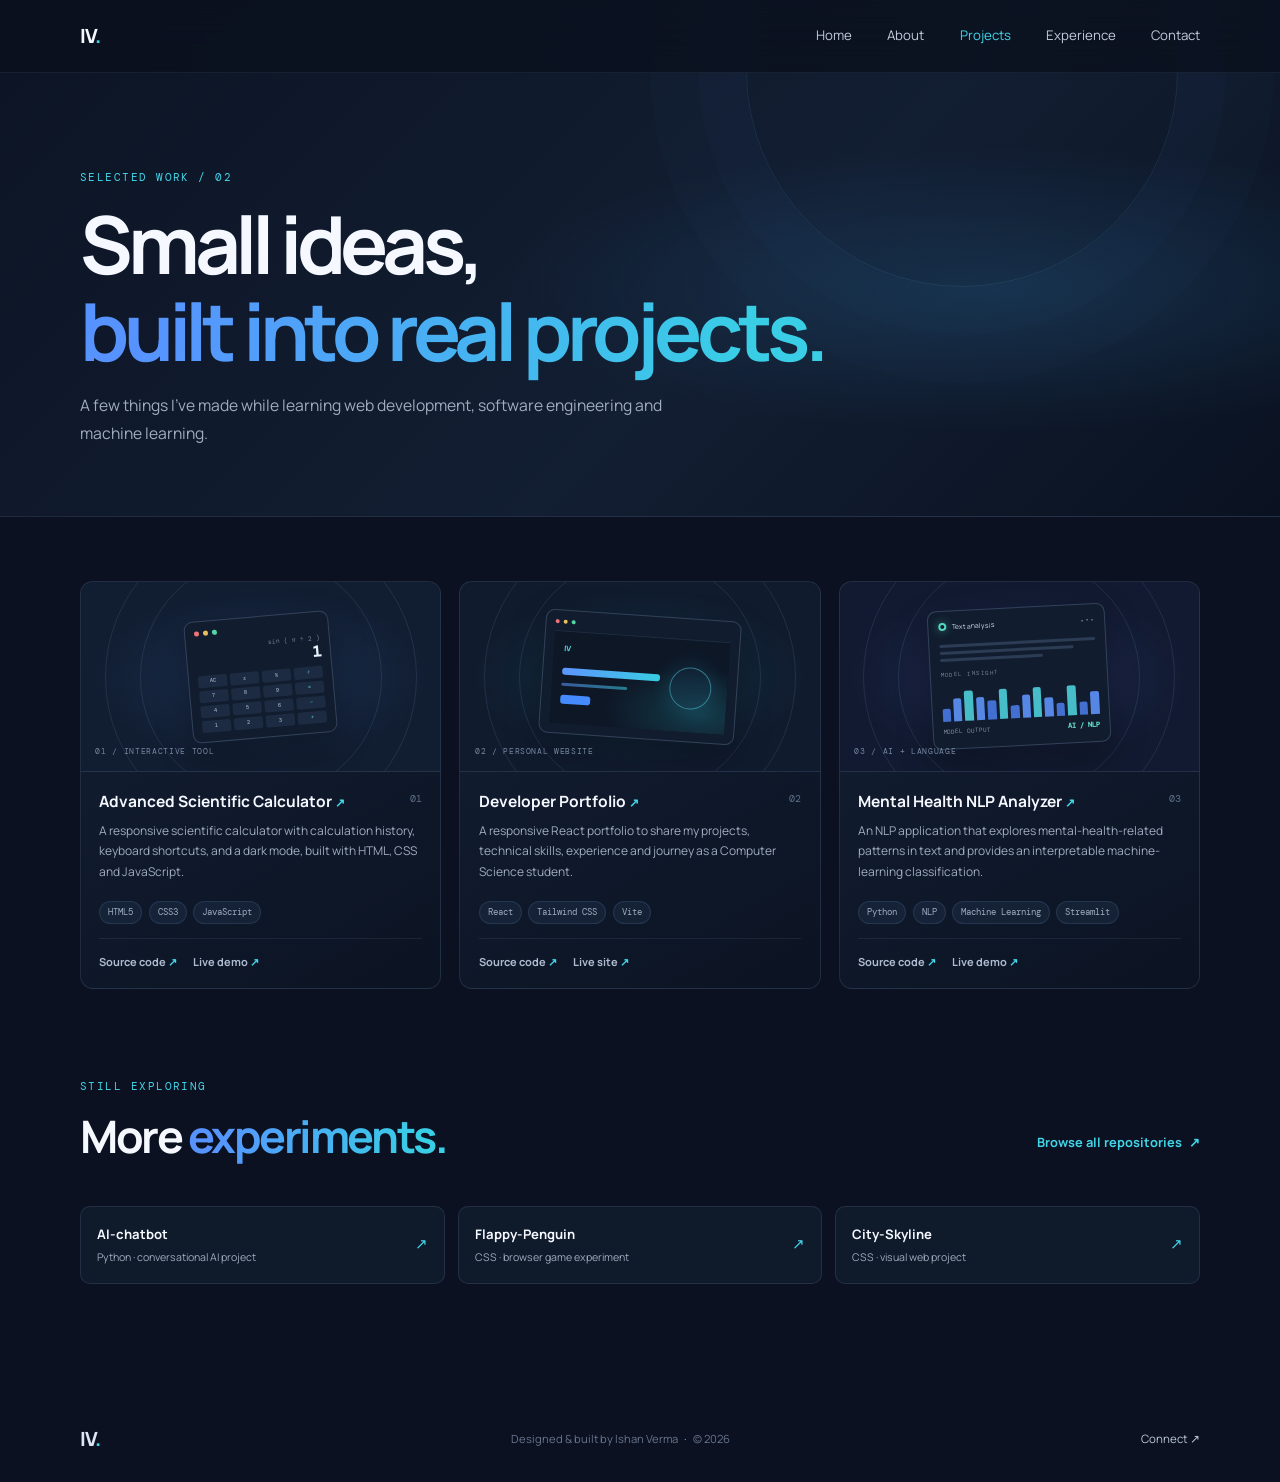
==== projects.html @ c48b3d8f "Rename project.html to projects.html" ====
<!doctype html>
<html lang="en">
  <head>
    <meta charset="utf-8" />
    <meta name="viewport" content="width=device-width, initial-scale=1" />
    <meta name="description" content="Selected software, web, and machine learning projects by Ishan Verma." />
    <meta name="theme-color" content="#0b1120" />
    <title>Projects — Ishan Verma</title>
    <link rel="stylesheet" href="styles.css" />
  </head>
  <body id="page-top">
    <header class="site-header">
      <nav class="navbar page-width" id="navbar" aria-label="Main navigation">
        <a class="brand" href="#page-top" aria-label="Back to top">IV<span>.</span></a>
        <div class="nav-links">
          <a href="index.html">Home</a>
          <a href="about.html">About</a>
          <a href="projects.html" aria-current="page">Projects</a>
          <a href="experience.html">Experience</a>
          <a href="contact.html">Contact</a>
        </div>
      </nav>
    </header>
    <main>
      <section class="page-hero" aria-labelledby="page-title">
        <div class="page-width page-hero-inner">
          <p class="section-kicker">Selected work / 02</p>
          <h1 id="page-title">Small ideas,<br /><span>built into real projects.</span></h1>
          <p class="page-hero-copy">A few things I’ve made while learning web development, software engineering and machine learning.</p>
        </div>
      </section>
      <section class="page-content page-width">
        <div class="project-grid project-grid-detail">
          <article class="project-tile project-card">
            <div class="project-art calculator-art" aria-hidden="true"><div class="mini-window"><div class="mini-dots"><i></i><i></i><i></i></div><div class="calc-display"><span>sin ( π ÷ 2 )</span><strong>1</strong></div><div class="calc-keys"><b>AC</b><b>±</b><b>%</b><b>÷</b><b>7</b><b>8</b><b>9</b><b>×</b><b>4</b><b>5</b><b>6</b><b>−</b><b>1</b><b>2</b><b>3</b><b>+</b></div></div><span class="art-label">01 / INTERACTIVE TOOL</span></div>
            <div class="project-info"><div class="project-title-line"><h2><a href="https://github.com/Ishan13-dev/Scientific-Calculator" target="_blank" rel="noopener noreferrer">Advanced Scientific Calculator <span aria-hidden="true">↗</span></a></h2><span class="project-number">01</span></div><p>A responsive scientific calculator with calculation history, keyboard shortcuts, and a dark mode, built with HTML, CSS and JavaScript.</p><div class="tag-list"><span>HTML5</span><span>CSS3</span><span>JavaScript</span></div><div class="project-links"><a href="https://github.com/Ishan13-dev/Scientific-Calculator" target="_blank" rel="noopener noreferrer">Source code <span aria-hidden="true">↗</span></a><a href="https://ishan13-dev.github.io/Scientific-Calculator/" target="_blank" rel="noopener noreferrer">Live demo <span aria-hidden="true">↗</span></a></div></div>
          </article>
          <article class="project-tile project-card">
            <div class="project-art portfolio-art" aria-hidden="true"><div class="portfolio-window"><div class="window-bar"><i></i><i></i><i></i></div><div class="portfolio-preview"><span class="preview-mark">IV</span><span class="preview-line preview-line-long"></span><span class="preview-line preview-line-short"></span><span class="preview-button"></span><span class="preview-orb"></span></div></div><span class="art-label">02 / PERSONAL WEBSITE</span></div>
            <div class="project-info"><div class="project-title-line"><h2><a href="https://github.com/Ishan13-dev/Portfolio" target="_blank" rel="noopener noreferrer">Developer Portfolio <span aria-hidden="true">↗</span></a></h2><span class="project-number">02</span></div><p>A responsive React portfolio to share my projects, technical skills, experience and journey as a Computer Science student.</p><div class="tag-list"><span>React</span><span>Tailwind CSS</span><span>Vite</span></div><div class="project-links"><a href="https://github.com/Ishan13-dev/Portfolio" target="_blank" rel="noopener noreferrer">Source code <span aria-hidden="true">↗</span></a><a href="https://iv-portfolio-sandy.vercel.app/" target="_blank" rel="noopener noreferrer">Live site <span aria-hidden="true">↗</span></a></div></div>
          </article>
          <article class="project-tile project-card">
            <div class="project-art nlp-art" aria-hidden="true"><div class="nlp-window"><div class="nlp-heading"><span class="pulse-ring"></span><span>Text analysis</span><span class="nlp-menu">•••</span></div><div class="nlp-copy"><span></span><span></span><span></span></div><div class="sentiment-label">MODEL INSIGHT</div><div class="sentiment-bars"><i></i><i></i><i></i><i></i><i></i><i></i><i></i><i></i><i></i><i></i><i></i><i></i><i></i><i></i></div><div class="sentiment-legend"><span>MODEL OUTPUT</span><strong>AI / NLP</strong></div></div><span class="art-label">03 / AI + LANGUAGE</span></div>
            <div class="project-info"><div class="project-title-line"><h2><a href="https://github.com/Ishan13-dev/mental_health_nlp" target="_blank" rel="noopener noreferrer">Mental Health NLP Analyzer <span aria-hidden="true">↗</span></a></h2><span class="project-number">03</span></div><p>An NLP application that explores mental-health-related patterns in text and provides an interpretable machine-learning classification.</p><div class="tag-list"><span>Python</span><span>NLP</span><span>Machine Learning</span><span>Streamlit</span></div><div class="project-links"><a href="https://github.com/Ishan13-dev/mental_health_nlp" target="_blank" rel="noopener noreferrer">Source code <span aria-hidden="true">↗</span></a><a href="https://ishan7031mentalhealth00nlp.streamlit.app/" target="_blank" rel="noopener noreferrer">Live demo <span aria-hidden="true">↗</span></a></div></div>
          </article>
        </div>
        <section class="page-subsection" aria-labelledby="more-work-title">
          <div class="section-heading section-heading-row"><div><p class="section-kicker">Still exploring</p><h2 id="more-work-title">More <span>experiments.</span></h2></div><a class="text-link all-projects" href="https://github.com/Ishan13-dev?tab=repositories" target="_blank" rel="noopener noreferrer">Browse all repositories <span aria-hidden="true">↗</span></a></div>
          <div class="repo-links">
            <a class="repo-link" href="https://github.com/Ishan13-dev/AI-chatbot" target="_blank" rel="noopener noreferrer"><span><strong>AI-chatbot</strong><small>Python · conversational AI project</small></span><span aria-hidden="true">↗</span></a>
            <a class="repo-link" href="https://github.com/Ishan13-dev/Flappy-Penguin" target="_blank" rel="noopener noreferrer"><span><strong>Flappy-Penguin</strong><small>CSS · browser game experiment</small></span><span aria-hidden="true">↗</span></a>
            <a class="repo-link" href="https://github.com/Ishan13-dev/City-Skyline" target="_blank" rel="noopener noreferrer"><span><strong>City-Skyline</strong><small>CSS · visual web project</small></span><span aria-hidden="true">↗</span></a>
          </div>
        </section>
      </section>
    </main>
    <footer class="site-footer"><a class="brand" href="#page-top" aria-label="Back to top">IV<span>.</span></a><p>Designed &amp; built by Ishan Verma <span aria-hidden="true">·</span> © 2026</p><a class="footer-link" href="contact.html">Connect <span aria-hidden="true">↗</span></a></footer>
  </body>
</html>
---- styles.css ----
@import url("https://fonts.googleapis.com/css2?family=DM+Mono:wght@400;500&family=Manrope:wght@400;500;600;700;800&display=swap");

:root {
  color-scheme: dark;
  --ink: #f5f8ff;
  --muted: #a0acc0;
  --subtle: #68758d;
  --navy: #0b1120;
  --panel: #101a2c;
  --line: rgba(155, 177, 215, 0.14);
  --cyan: #42d5e8;
  --blue: #5793ff;
  --page-width: 1120px;
}

* { box-sizing: border-box; }

html {
  scroll-behavior: smooth;
  scroll-padding-top: 5.25rem;
}

body {
  margin: 0;
  color: var(--ink);
  background: var(--navy);
  font-family: "Manrope", "Segoe UI", sans-serif;
  font-size: 15px;
  line-height: 1.75;
  -webkit-font-smoothing: antialiased;
}

a { color: inherit; text-decoration: none; }
a:focus-visible { outline: 2px solid var(--cyan); outline-offset: 5px; border-radius: 3px; }

.page-width { width: min(var(--page-width), calc(100% - 3rem)); margin-inline: auto; }
.site-header { position: fixed; inset: 0 0 auto; z-index: 20; border-bottom: 1px solid rgba(189, 209, 255, 0.08); background: rgba(10, 16, 30, 0.82); backdrop-filter: blur(18px); }
.navbar { min-height: 72px; display: flex; align-items: center; justify-content: space-between; }
.brand { font-size: 1.22rem; line-height: 1; font-weight: 800; letter-spacing: -0.07em; color: var(--ink); }
.brand span { color: var(--cyan); }
.nav-links { display: flex; align-items: center; gap: 2.2rem; color: #c2ccdc; font-size: 0.83rem; }
.nav-links a { transition: color 180ms ease; }
.nav-links a:hover, .footer-link:hover { color: var(--cyan); }
.nav-github { border: 1px solid rgba(130, 165, 224, 0.3); border-radius: 999px; padding: 0.45rem 0.9rem; color: var(--ink) !important; }
.nav-github:hover { border-color: var(--cyan); }

.welcome-section {
  position: relative;
  isolation: isolate;
  display: grid;
  height: 100vh;
  place-items: center;
  overflow: hidden;
  padding: 6.8rem 1.5rem 3.2rem;
  background:
    radial-gradient(ellipse at 51% 49%, rgba(43, 91, 149, 0.24), transparent 42%),
    linear-gradient(135deg, #0c1424 0%, #121e32 53%, #0a1221 100%);
}
.welcome-section::before { position: absolute; z-index: -1; inset: 0; content: ""; opacity: 0.18; background-image: linear-gradient(rgba(112, 144, 193, 0.1) 1px, transparent 1px), linear-gradient(90deg, rgba(112, 144, 193, 0.1) 1px, transparent 1px); background-size: 68px 68px; mask-image: linear-gradient(to bottom, transparent 3%, black 24%, black 75%, transparent); }
.hero-glow { position: absolute; z-index: -1; width: 22rem; aspect-ratio: 1; border-radius: 50%; filter: blur(92px); opacity: 0.15; pointer-events: none; }
.hero-glow-one { top: 18%; left: 4%; background: #3a76fa; }
.hero-glow-two { right: 4%; bottom: 10%; background: #18cbe0; }
.hero-content { width: min(760px, 100%); text-align: center; transform: translateY(-0.35rem); }
.avatar-frame { position: relative; display: grid; width: 126px; height: 126px; margin: 0 auto 1.35rem; place-items: center; border: 2px solid transparent; border-radius: 50%; background: linear-gradient(var(--navy), var(--navy)) padding-box, linear-gradient(135deg, var(--blue), var(--cyan)) border-box; box-shadow: 0 0 45px rgba(53, 142, 255, 0.2); }
.avatar { width: 112px; height: 112px; border-radius: 50%; object-fit: cover; background: #27354c; }
.avatar-status { position: absolute; right: 3px; bottom: 5px; width: 15px; height: 15px; border: 3px solid #0e1728; border-radius: 50%; background: #45d9ae; }
.eyebrow, .section-kicker { color: var(--cyan); font-family: "DM Mono", monospace; font-size: 0.7rem; letter-spacing: 0.13em; text-transform: uppercase; }
.eyebrow { display: flex; justify-content: center; align-items: center; gap: 0.55rem; margin: 0.4rem 0 0.65rem; }
.status-dot { width: 6px; height: 6px; border-radius: 50%; background: #52e0b2; box-shadow: 0 0 10px rgba(82, 224, 178, 0.85); }
.welcome-section h1 { margin: 0; font-size: clamp(2.7rem, 6.2vw, 4.8rem); line-height: 1.15; letter-spacing: -0.065em; font-weight: 800; }
.welcome-section h1 span, .section-heading h2 span, .contact-content h2 span { color: transparent; background: linear-gradient(100deg, #5793ff 10%, #39cde6 88%); background-clip: text; -webkit-background-clip: text; }
.hero-role { margin: 1rem 0 0.4rem; color: #dbe4f2; font-size: clamp(1rem, 2vw, 1.22rem); font-weight: 500; }
.hero-role span { margin: 0 0.38rem; color: #6e7f99; }
.hero-summary { margin: 0 auto; max-width: 620px; color: var(--muted); font-size: 0.92rem; }
.hero-actions { display: flex; justify-content: center; gap: 0.85rem; margin-top: 1.7rem; }
.button { min-height: 48px; display: inline-flex; align-items: center; justify-content: center; gap: 0.7rem; border: 1px solid transparent; border-radius: 8px; padding: 0.65rem 1.2rem; font-size: 0.82rem; font-weight: 700; transition: transform 180ms ease, box-shadow 180ms ease, border-color 180ms ease; }
.button:hover { transform: translateY(-2px); }
.button-primary { color: #061222; background: linear-gradient(105deg, #5591ff, #31c9df); box-shadow: 0 8px 26px rgba(50, 156, 235, 0.18); }
.button-primary:hover { box-shadow: 0 11px 32px rgba(50, 176, 235, 0.3); }
.button-secondary { border-color: rgba(118, 157, 218, 0.45); color: var(--ink); background: rgba(12, 21, 37, 0.3); }
.button-secondary:hover { border-color: var(--cyan); }
.hero-stats { display: inline-flex; align-items: center; gap: 1.65rem; margin-top: 2rem; }
.stat { min-width: 86px; display: grid; grid-template-columns: auto auto; justify-content: center; align-items: center; column-gap: 0.45rem; text-align: left; }
.stat-icon { grid-row: 1 / span 2; color: var(--cyan); font-size: 1.1rem; }
.stat-value { color: #e6edf8; font-size: 0.76rem; line-height: 1.3; font-weight: 700; }
.stat-label { color: var(--subtle); font-size: 0.65rem; line-height: 1.4; }
.stat-divider { width: 1px; height: 25px; background: var(--line); }
.scroll-cue { position: absolute; bottom: 1.15rem; left: 50%; display: flex; align-items: center; gap: 0.65rem; transform: translateX(-50%); color: #718099; font-family: "DM Mono", monospace; font-size: 0.62rem; letter-spacing: 0.08em; text-transform: uppercase; }
.scroll-cue span { width: 13px; height: 20px; border: 1px solid #596982; border-radius: 10px; }
.scroll-cue span::after { display: block; width: 2px; height: 4px; margin: 4px auto; border-radius: 2px; background: var(--cyan); content: ""; }

.content-section { width: min(var(--page-width), calc(100% - 3rem)); margin-inline: auto; padding: 7.2rem 0; scroll-margin-top: 72px; }
.section-heading { margin-bottom: 2.7rem; }
.section-heading .section-kicker, .contact-content .section-kicker { margin: 0 0 0.75rem; }
.section-heading h2, .contact-content h2 { margin: 0; font-size: clamp(2rem, 4vw, 3.15rem); line-height: 1.2; letter-spacing: -0.055em; }
.about-section { padding-bottom: 6.3rem; }
.about-layout { display: grid; grid-template-columns: 0.9fr 1.1fr; gap: 4.3rem; align-items: start; }
.about-copy { max-width: 470px; color: var(--muted); }
.about-copy p { margin: 0 0 1.2rem; }
.about-copy .lead-copy { color: #e0e8f5; font-size: 1.15rem; font-weight: 600; line-height: 1.7; }
.text-link { display: inline-flex; align-items: center; gap: 0.45rem; margin-top: 0.5rem; color: var(--cyan); font-size: 0.8rem; font-weight: 700; }
.text-link:hover { color: #8cf0f5; }
.about-cards { display: grid; grid-template-columns: repeat(2, minmax(0, 1fr)); gap: 0.85rem; }
.info-card { min-height: 155px; border: 1px solid var(--line); border-radius: 12px; padding: 1.1rem 1.2rem; background: linear-gradient(135deg, rgba(23, 38, 60, 0.8), rgba(14, 23, 39, 0.75)); }
.info-icon { color: var(--cyan); font-size: 1.15rem; }
.info-card h3 { margin: 0.45rem 0 0.2rem; font-size: 0.9rem; }
.info-card p { margin: 0; color: var(--muted); font-size: 0.76rem; line-height: 1.6; }

.projects-section { padding-top: 3rem; padding-bottom: 7.5rem; }
.section-heading-row { display: flex; justify-content: space-between; align-items: end; gap: 1.5rem; }
.section-heading-row .all-projects { margin: 0 0 0.55rem; }
.project-grid { display: grid; grid-template-columns: repeat(3, minmax(0, 1fr)); gap: 1.15rem; }
.project-card { overflow: hidden; border: 1px solid var(--line); border-radius: 13px; background: linear-gradient(150deg, rgba(20, 33, 53, 0.94), rgba(12, 20, 35, 0.98)); transition: border-color 180ms ease, transform 180ms ease; }
.project-card:hover { transform: translateY(-4px); border-color: rgba(66, 213, 232, 0.4); }
.project-art { position: relative; height: 190px; display: grid; place-items: center; overflow: hidden; border-bottom: 1px solid var(--line); }
.project-art::before, .project-art::after { position: absolute; border: 1px solid rgba(155, 188, 236, 0.12); border-radius: 50%; content: ""; }
.project-art::before { width: 240px; height: 240px; }
.project-art::after { width: 310px; height: 310px; }
.calculator-art { background: radial-gradient(ellipse at center, rgba(64, 113, 187, 0.23), transparent 67%), #111d31; }
.portfolio-art { background: radial-gradient(ellipse at center, rgba(41, 177, 194, 0.16), transparent 65%), #101b2e; }
.nlp-art { background: radial-gradient(ellipse at center, rgba(102, 105, 225, 0.2), transparent 67%), #111a30; }
.mini-window, .portfolio-window, .nlp-window { position: relative; z-index: 1; width: 145px; border: 1px solid rgba(153, 184, 229, 0.24); border-radius: 9px; background: #111d2e; box-shadow: 0 12px 35px rgba(0, 0, 0, 0.3); }
.mini-window { padding: 0.55rem; transform: rotate(-5deg); }
.mini-dots, .window-bar { display: flex; gap: 4px; }
.mini-dots i, .window-bar i { width: 5px; height: 5px; border-radius: 50%; background: #f17377; }
.mini-dots i:nth-child(2), .window-bar i:nth-child(2) { background: #eabe5d; }
.mini-dots i:nth-child(3), .window-bar i:nth-child(3) { background: #53d7a2; }
.calc-display { display: flex; flex-direction: column; align-items: end; margin: 0.45rem 0 0.3rem; color: #73839b; font-family: "DM Mono", monospace; font-size: 0.4rem; }
.calc-display strong { color: #e8f3fd; font-size: 0.95rem; line-height: 1.1; }
.calc-keys { display: grid; grid-template-columns: repeat(4, 1fr); gap: 3px; }
.calc-keys b { display: grid; height: 12px; place-items: center; border-radius: 2px; color: #bac9db; background: #1c2b41; font-family: "DM Mono", monospace; font-size: 0.34rem; font-weight: 400; }
.calc-keys b:nth-child(4n) { color: #5bd9e5; }
.art-label { position: absolute; z-index: 2; bottom: 0.75rem; left: 0.9rem; color: #7586a0; font-family: "DM Mono", monospace; font-size: 0.52rem; letter-spacing: 0.08em; }
.portfolio-window { width: 196px; padding: 0.55rem; transform: rotate(4deg); }
.window-bar { padding: 0 0 0.45rem; border-bottom: 1px solid rgba(150, 175, 214, 0.1); }
.window-bar i { width: 4px; height: 4px; }
.portfolio-preview { position: relative; height: 92px; overflow: hidden; padding: 0.65rem; background: radial-gradient(ellipse at 86% 80%, rgba(43, 191, 204, 0.22), transparent 45%), #0e1726; }
.preview-mark { display: block; color: #55d0df; font-size: 0.47rem; font-weight: 800; }
.preview-line { display: block; height: 4px; margin-top: 8px; border-radius: 3px; background: linear-gradient(90deg, #5d95ff, #38cde2); }
.preview-line-long { width: 63%; height: 7px; margin-top: 12px; }
.preview-line-short { width: 42%; height: 3px; opacity: 0.55; }
.preview-button { display: block; width: 30px; height: 9px; margin-top: 9px; border-radius: 3px; background: #458aff; }
.preview-orb { position: absolute; top: 27px; right: 16px; width: 42px; height: 42px; border: 1px solid rgba(91, 220, 238, 0.45); border-radius: 50%; background: rgba(53, 168, 212, 0.08); box-shadow: 0 0 22px rgba(49, 197, 229, 0.19); }
.nlp-window { width: 178px; padding: 0.6rem; transform: rotate(-3deg); }
.nlp-heading { display: flex; align-items: center; gap: 0.35rem; color: #d6e0ee; font-size: 0.42rem; }
.pulse-ring { width: 8px; height: 8px; border: 2px solid #55d8bd; border-radius: 50%; box-shadow: 0 0 8px rgba(85, 216, 189, 0.5); }
.nlp-menu { margin-left: auto; color: #7c8ba4; letter-spacing: 1px; }
.nlp-copy { display: grid; gap: 4px; margin: 0.7rem 0 0.55rem; }
.nlp-copy span { height: 3px; border-radius: 3px; background: #2b3c54; }
.nlp-copy span:nth-child(2) { width: 86%; }.nlp-copy span:nth-child(3) { width: 66%; }
.sentiment-label { color: #74839a; font-family: "DM Mono", monospace; font-size: 0.36rem; letter-spacing: 0.08em; }
.sentiment-bars { height: 37px; display: flex; align-items: end; gap: 3px; margin: 0.3rem 0; }
.sentiment-bars i { flex: 1; height: 36%; border-radius: 2px 2px 0 0; background: #436fd0; }
.sentiment-bars i:nth-child(2n) { height: 63%; background: #5687e5; }.sentiment-bars i:nth-child(3n) { height: 82%; background: #47bdc9; }.sentiment-bars i:nth-child(5n) { height: 51%; }
.sentiment-legend { display: flex; justify-content: space-between; color: #8191a7; font-family: "DM Mono", monospace; font-size: 0.38rem; }
.sentiment-legend strong { color: #67dccc; font-size: 0.44rem; }
.project-info { padding: 1.1rem 1.15rem 1.05rem; }
.project-title-line { display: flex; justify-content: space-between; align-items: start; gap: 0.6rem; }
.project-title-line h3 { margin: 0; font-size: 0.97rem; line-height: 1.45; }
.project-title-line h3 a:hover { color: var(--cyan); }
.project-title-line h3 span { color: var(--cyan); font-size: 0.77rem; }
.project-number { color: #5e708b; font-family: "DM Mono", monospace; font-size: 0.62rem; }
.project-info > p { min-height: 68px; margin: 0.55rem 0 0.75rem; color: var(--muted); font-size: 0.75rem; line-height: 1.7; }
.tag-list { display: flex; flex-wrap: wrap; gap: 0.4rem; }
.tag-list span { border: 1px solid rgba(102, 135, 184, 0.19); border-radius: 999px; padding: 0.17rem 0.5rem; color: #9eacc1; background: rgba(26, 41, 63, 0.68); font-family: "DM Mono", monospace; font-size: 0.55rem; }
.project-links { display: flex; gap: 1rem; margin-top: 0.9rem; padding-top: 0.8rem; border-top: 1px solid rgba(155, 177, 215, 0.1); }
.project-links a { color: #aebbd0; font-size: 0.69rem; font-weight: 700; }
.project-links a span { color: var(--cyan); }
.project-links a:hover { color: var(--cyan); }

.contact-section { position: relative; isolation: isolate; overflow: hidden; padding: 6.5rem 1.5rem 6.8rem; border-top: 1px solid var(--line); border-bottom: 1px solid var(--line); background: linear-gradient(115deg, rgba(18, 30, 49, 0.9), rgba(10, 17, 30, 0.95)); text-align: center; scroll-margin-top: 72px; }
.contact-orbit { position: absolute; z-index: -1; top: -210px; left: 50%; width: 560px; height: 560px; border: 1px solid rgba(80, 155, 217, 0.12); border-radius: 50%; transform: translateX(-50%); box-shadow: 0 0 0 58px rgba(71, 130, 205, 0.025), 0 0 0 116px rgba(71, 130, 205, 0.02); }
.contact-content { max-width: 680px; margin: 0 auto; }
.contact-content h2 { font-size: clamp(2rem, 4.3vw, 3.25rem); }
.contact-content > p:not(.section-kicker) { max-width: 525px; margin: 1rem auto 1.5rem; color: var(--muted); font-size: 0.91rem; }
.site-footer { width: min(var(--page-width), calc(100% - 3rem)); min-height: 86px; display: flex; align-items: center; justify-content: space-between; gap: 1rem; margin-inline: auto; color: var(--subtle); }
.site-footer .brand { color: #dce6f6; }
.site-footer p { margin: 0; font-size: 0.7rem; }
.site-footer p span { padding: 0 0.25rem; color: var(--cyan); }
.footer-link { font-size: 0.72rem; color: #bac6d8; }

@media (max-width: 850px) {
  .content-section { padding-block: 5.6rem; }
  .about-layout { grid-template-columns: 1fr; gap: 2rem; }
  .about-copy { max-width: 650px; }
  .projects-section { padding-top: 1.5rem; }
  .project-grid { grid-template-columns: repeat(2, minmax(0, 1fr)); }
  .project-card:last-child { grid-column: 1 / -1; }
  .project-card:last-child .project-art { height: 205px; }
}

@media (max-width: 600px) {
  .page-width, .content-section, .site-footer { width: min(100% - 2rem, var(--page-width)); }
  .navbar { min-height: 64px; }
  .nav-links { gap: 1rem; font-size: 0.72rem; }
  .nav-links a:nth-child(1) { display: none; }
  .nav-github { padding: 0.35rem 0.65rem; }
  .welcome-section { padding: 5.2rem 1rem 3.6rem; }
  .hero-content { transform: none; }
  .avatar-frame { width: 108px; height: 108px; margin-bottom: 1rem; }
  .avatar { width: 96px; height: 96px; }
  .eyebrow { margin-top: 0; font-size: 0.62rem; }
  .welcome-section h1 { font-size: clamp(2.55rem, 11vw, 3.6rem); }
  .hero-role { max-width: 350px; margin: 0.8rem auto 0.45rem; font-size: 0.88rem; line-height: 1.7; }
  .hero-role span { margin-inline: 0.12rem; }
  .hero-summary { max-width: 350px; font-size: 0.82rem; }
  .hero-actions { gap: 0.55rem; margin-top: 1.25rem; }
  .button { min-height: 44px; padding-inline: 0.85rem; font-size: 0.73rem; }
  .hero-stats { gap: 0.75rem; margin-top: 1.55rem; }
  .stat { min-width: 75px; column-gap: 0.3rem; }
  .stat-icon { font-size: 0.95rem; }
  .stat-value { font-size: 0.67rem; }
  .stat-label { font-size: 0.57rem; }
  .scroll-cue { bottom: 0.75rem; font-size: 0.55rem; }
  .content-section { padding-block: 4.5rem; }
  .section-heading { margin-bottom: 1.8rem; }
  .section-heading h2, .contact-content h2 { font-size: clamp(1.9rem, 8vw, 2.6rem); }
  .about-cards { gap: 0.65rem; }
  .info-card { min-height: 145px; padding: 0.9rem; }
  .info-card h3 { font-size: 0.82rem; }
  .info-card p { font-size: 0.69rem; }
  .section-heading-row { display: block; }
  .section-heading-row .all-projects { margin-top: 1rem; }
  .project-grid { grid-template-columns: 1fr; }
  .project-card:last-child { grid-column: auto; }
  .project-card:last-child .project-art, .project-art { height: 185px; }
  .project-info > p { min-height: auto; }
  .contact-section { padding: 4.7rem 1rem 5rem; }
  .site-footer { min-height: 78px; }
  .site-footer p { max-width: 200px; text-align: center; font-size: 0.61rem; }
}

@media (max-width: 370px) {
  .nav-links { gap: 0.7rem; }
  .nav-links a:nth-child(2) { display: none; }
  .hero-stats { gap: 0.45rem; }
  .stat { min-width: 68px; }
  .hero-actions { flex-wrap: wrap; }
}

@media (prefers-reduced-motion: reduce) {
  *, *::before, *::after { scroll-behavior: auto !important; transition-duration: 0.01ms !important; }
}

/* Shared layouts for the portfolio's supporting pages. */
.nav-links a[aria-current="page"] { color: var(--cyan); }
.secondary-text-link { margin-left: 1rem; }
.contact-actions { flex-wrap: wrap; margin-top: 1.35rem; }
.home-profile-link { margin-top: 1rem; }
.page-hero { position: relative; isolation: isolate; overflow: hidden; padding: 10.5rem 0 4.3rem; border-bottom: 1px solid var(--line); background: radial-gradient(ellipse at 78% 56%, rgba(45, 121, 174, 0.22), transparent 35%), linear-gradient(135deg, #0c1424, #121e32 58%, #0a1221); }
.page-hero::after { position: absolute; z-index: -1; top: -145px; right: 8%; width: 430px; height: 430px; border: 1px solid rgba(98, 173, 222, 0.12); border-radius: 50%; content: ""; box-shadow: 0 0 0 48px rgba(71, 130, 205, 0.025), 0 0 0 96px rgba(71, 130, 205, 0.018); }
.page-hero-inner { position: relative; z-index: 1; }
.page-hero .section-kicker { margin: 0 0 0.85rem; }
.page-hero h1 { max-width: 850px; margin: 0; font-size: clamp(2.8rem, 6.3vw, 5rem); line-height: 1.08; letter-spacing: -0.065em; }
.page-hero h1 span { color: transparent; background: linear-gradient(100deg, #5793ff 10%, #39cde6 88%); background-clip: text; -webkit-background-clip: text; }
.page-hero-copy { max-width: 620px; margin: 1.15rem 0 0; color: var(--muted); font-size: 0.98rem; }
.page-content { padding-block: 4rem 7rem; }
.page-content > .section-heading { margin-bottom: 2rem; }
.page-content > .section-heading h2, .page-subsection .section-heading h2 { font-size: clamp(1.9rem, 4vw, 2.8rem); }
.page-subsection { margin-top: 5.5rem; }
.page-panel, .skill-group { border: 1px solid var(--line); border-radius: 13px; background: linear-gradient(145deg, rgba(21, 35, 56, 0.9), rgba(13, 22, 38, 0.94)); }
.page-panel { padding: 1.65rem; }
.page-panel .section-kicker { margin: 0 0 0.65rem; }
.page-panel h2 { margin: 0 0 1rem; font-size: 1.35rem; letter-spacing: -0.04em; }
.page-panel p:not(.section-kicker) { color: var(--muted); font-size: 0.85rem; }
.dev-quote { margin: 1.25rem 0 0; border-left: 2px solid var(--cyan); padding: 0.2rem 0 0.2rem 0.85rem; color: #d5e1f0; font-size: 0.79rem; font-style: italic; }
.about-page-grid { display: grid; grid-template-columns: 1.1fr 0.9fr; gap: 1.15rem; align-items: start; }
.story-panel > p:not(.section-kicker) { margin: 0 0 1.15rem; line-height: 1.85; }
.story-panel .button { margin-top: 0.3rem; }
.education-entry { position: relative; display: grid; grid-template-columns: 12px 1fr; gap: 0.8rem; padding: 0 0 1.3rem; }
.education-entry:last-child { padding-bottom: 0; }
.education-entry:not(:last-child)::after { position: absolute; top: 12px; bottom: -1px; left: 5px; width: 1px; background: var(--line); content: ""; }
.timeline-dot { position: relative; z-index: 1; width: 10px; height: 10px; margin-top: 6px; border-radius: 50%; background: var(--cyan); box-shadow: 0 0 13px rgba(66, 213, 232, 0.42); }
.timeline-dot-muted { background: #8295b3; box-shadow: none; }
.education-entry h3 { margin: 0; font-size: 0.82rem; }
.education-entry p { margin: 0.25rem 0 0; font-size: 0.72rem !important; }
.skill-groups { display: grid; grid-template-columns: repeat(4, minmax(0, 1fr)); gap: 0.8rem; }
.skill-group { min-height: 145px; padding: 1.05rem 1.1rem; }
.skill-group h3 { margin: 0.45rem 0 0.25rem; font-size: 0.86rem; }
.skill-group p { margin: 0; color: var(--muted); font-size: 0.72rem; line-height: 1.7; }
.project-grid-detail { align-items: stretch; }
.project-grid-detail .project-card { height: 100%; }
.project-title-line h2 { margin: 0; font-size: 0.97rem; line-height: 1.45; }
.project-title-line h2 a:hover { color: var(--cyan); }
.project-title-line h2 span { color: var(--cyan); font-size: 0.77rem; }
.repo-links { display: grid; grid-template-columns: repeat(3, minmax(0, 1fr)); gap: 0.8rem; }
.repo-link { display: flex; justify-content: space-between; align-items: center; gap: 1rem; min-height: 78px; border: 1px solid var(--line); border-radius: 10px; padding: 0.85rem 1rem; background: rgba(18, 30, 49, 0.7); transition: border-color 180ms ease, transform 180ms ease; }
.repo-link:hover { transform: translateY(-2px); border-color: rgba(66, 213, 232, 0.4); }
.repo-link > span:first-child { display: grid; }
.repo-link strong { font-size: 0.82rem; }
.repo-link small { margin-top: 0.15rem; color: var(--muted); font-size: 0.66rem; }
.repo-link > span:last-child { color: var(--cyan); }
.experience-list { display: grid; gap: 1rem; }
.experience-card { display: grid; grid-template-columns: 112px minmax(0, 1fr); gap: 1.3rem; border: 1px solid var(--line); border-radius: 13px; padding: 1.45rem; background: linear-gradient(145deg, rgba(21, 35, 56, 0.88), rgba(13, 22, 38, 0.96)); }
.experience-date { display: flex; flex-direction: column; align-items: flex-start; padding-top: 0.25rem; color: var(--cyan); font-family: "DM Mono", monospace; }
.experience-date span { font-size: 1.2rem; font-weight: 500; }
.experience-date small { margin-top: 0.2rem; color: var(--subtle); font-size: 0.64rem; }
.experience-body { min-width: 0; }
.experience-title { display: flex; justify-content: space-between; align-items: flex-start; gap: 1rem; }
.experience-type { margin: 0 0 0.35rem; color: var(--cyan); font-family: "DM Mono", monospace; font-size: 0.61rem; letter-spacing: 0.06em; text-transform: uppercase; }
.experience-title h3 { margin: 0; font-size: 1.15rem; line-height: 1.4; letter-spacing: -0.035em; }
.experience-org { margin: 0.25rem 0 0; color: #c4cede; font-size: 0.78rem; }
.experience-org span { padding-inline: 0.2rem; color: var(--subtle); }
.experience-body > p:not(.experience-type) { max-width: 750px; margin: 1rem 0; color: var(--muted); font-size: 0.8rem; }
.credential-mark { flex: 0 0 auto; display: grid; width: 42px; height: 42px; place-items: center; border: 1px solid rgba(70, 210, 231, 0.24); border-radius: 10px; color: #59d8e7; background: rgba(36, 131, 161, 0.12); font-family: "DM Mono", monospace; font-size: 0.7rem; font-weight: 500; }
.credential-mark-orange { border-color: rgba(246, 172, 100, 0.25); color: #ffc18c; background: rgba(180, 104, 47, 0.12); }
.credential-mark-violet { border-color: rgba(127, 138, 255, 0.28); color: #aeb5ff; background: rgba(90, 89, 193, 0.16); font-size: 0.55rem; }
.credential-label { display: inline-flex; margin-top: 0.85rem; color: #8191a7; font-size: 0.68rem; }
.learning-note { display: flex; align-items: flex-start; gap: 0.8rem; margin-top: 1.2rem; border: 1px solid rgba(66, 213, 232, 0.17); border-radius: 11px; padding: 1rem 1.15rem; background: rgba(29, 87, 107, 0.1); }
.learning-note .info-icon { margin-top: 0.05rem; }
.learning-note h3 { margin: 0; font-size: 0.82rem; }
.learning-note p { margin: 0.2rem 0 0; color: var(--muted); font-size: 0.75rem; }
.contact-page-content { padding-top: 3rem; }
.whatsapp-card { display: grid; grid-template-columns: 58px minmax(0, 1fr) auto; gap: 1.1rem; align-items: center; border: 1px solid rgba(84, 219, 166, 0.25); border-radius: 15px; padding: 1.4rem 1.55rem; background: linear-gradient(120deg, rgba(35, 108, 83, 0.18), rgba(17, 30, 47, 0.85)); }
.whatsapp-icon { display: grid; width: 54px; height: 54px; place-items: center; border-radius: 50%; color: #06271a; background: #58d8a2; font-size: 1.55rem; }
.whatsapp-copy .section-kicker { margin: 0 0 0.28rem; color: #78e4b6; font-size: 0.6rem; }
.whatsapp-copy h2 { margin: 0; font-size: 1.25rem; letter-spacing: -0.035em; }
.whatsapp-copy p:not(.section-kicker) { margin: 0.25rem 0; color: var(--muted); font-size: 0.75rem; }
.contact-number { color: #9de9c7; font-family: "DM Mono", monospace; font-size: 0.73rem; }
.call-link { margin-left: 0.8rem; color: #c7d2e2; font-size: 0.69rem; }
.call-link:hover { color: #8cf0c1; }
.button-whatsapp { color: #06271a; background: #58d8a2; }
.button-whatsapp:hover { box-shadow: 0 8px 25px rgba(72, 222, 157, 0.2); }
.social-section { margin-top: 4.4rem; }
.social-grid { display: grid; grid-template-columns: repeat(3, minmax(0, 1fr)); gap: 0.8rem; }
.social-card { display: grid; grid-template-columns: 42px 1fr auto; align-items: center; gap: 0.75rem; min-height: 77px; border: 1px solid var(--line); border-radius: 11px; padding: 0.75rem 0.9rem; background: linear-gradient(145deg, rgba(21, 35, 56, 0.8), rgba(13, 22, 38, 0.92)); transition: border-color 180ms ease, transform 180ms ease; }
.social-card:hover { transform: translateY(-2px); border-color: rgba(66, 213, 232, 0.4); }
.social-monogram { display: grid; width: 38px; height: 38px; place-items: center; border: 1px solid rgba(122, 158, 211, 0.2); border-radius: 10px; color: #8edfeb; background: rgba(47, 98, 139, 0.15); font-family: "DM Mono", monospace; font-size: 0.72rem; font-weight: 500; }
.social-card > span:nth-child(2) { display: grid; }
.social-card strong { font-size: 0.77rem; }
.social-card small { color: var(--muted); font-size: 0.62rem; }
.social-arrow { color: var(--cyan); font-size: 0.83rem; }

@media (max-width: 850px) {
  .skill-groups { grid-template-columns: repeat(2, minmax(0, 1fr)); }
  .repo-links { grid-template-columns: 1fr; }
  .social-grid { grid-template-columns: repeat(2, minmax(0, 1fr)); }
}

@media (max-width: 600px) {
  .navbar { min-height: 0; flex-direction: column; align-items: flex-start; gap: 0.55rem; padding-block: 0.65rem 0.45rem; }
  .nav-links { width: 100%; gap: 0.85rem; overflow-x: auto; padding-bottom: 0.12rem; scrollbar-width: none; font-size: 0.68rem; }
  .nav-links::-webkit-scrollbar { display: none; }
  .nav-links a { flex: 0 0 auto; white-space: nowrap; }
  .nav-links a:nth-child(1), .nav-links a:nth-child(2) { display: inline; }
  .welcome-section { padding-top: 7rem; }
  .page-hero { padding: 9rem 0 3.2rem; }
  .page-hero h1 { font-size: clamp(2.45rem, 11vw, 3.5rem); }
  .page-hero-copy { font-size: 0.84rem; }
  .page-content { padding-block: 2.7rem 4.5rem; }
  .about-page-grid { grid-template-columns: 1fr; }
  .page-panel { padding: 1.2rem; }
  .page-subsection { margin-top: 4rem; }
  .skill-groups { gap: 0.6rem; }
  .skill-group { min-height: 138px; padding: 0.85rem; }
  .experience-card { grid-template-columns: 1fr; gap: 0.5rem; padding: 1.1rem; }
  .experience-date { flex-direction: row; align-items: baseline; gap: 0.5rem; }
  .experience-date span { font-size: 0.95rem; }
  .experience-title h3 { font-size: 1rem; }
  .project-grid-detail { grid-template-columns: 1fr; }
  .project-grid-detail .project-card:last-child { grid-column: auto; }
  .whatsapp-card { grid-template-columns: 46px minmax(0, 1fr); gap: 0.9rem; padding: 1rem; }
  .whatsapp-icon { width: 44px; height: 44px; font-size: 1.25rem; }
  .whatsapp-copy h2 { font-size: 1.04rem; }
  .button-whatsapp { grid-column: 1 / -1; width: 100%; }
  .social-grid { grid-template-columns: 1fr; }
}
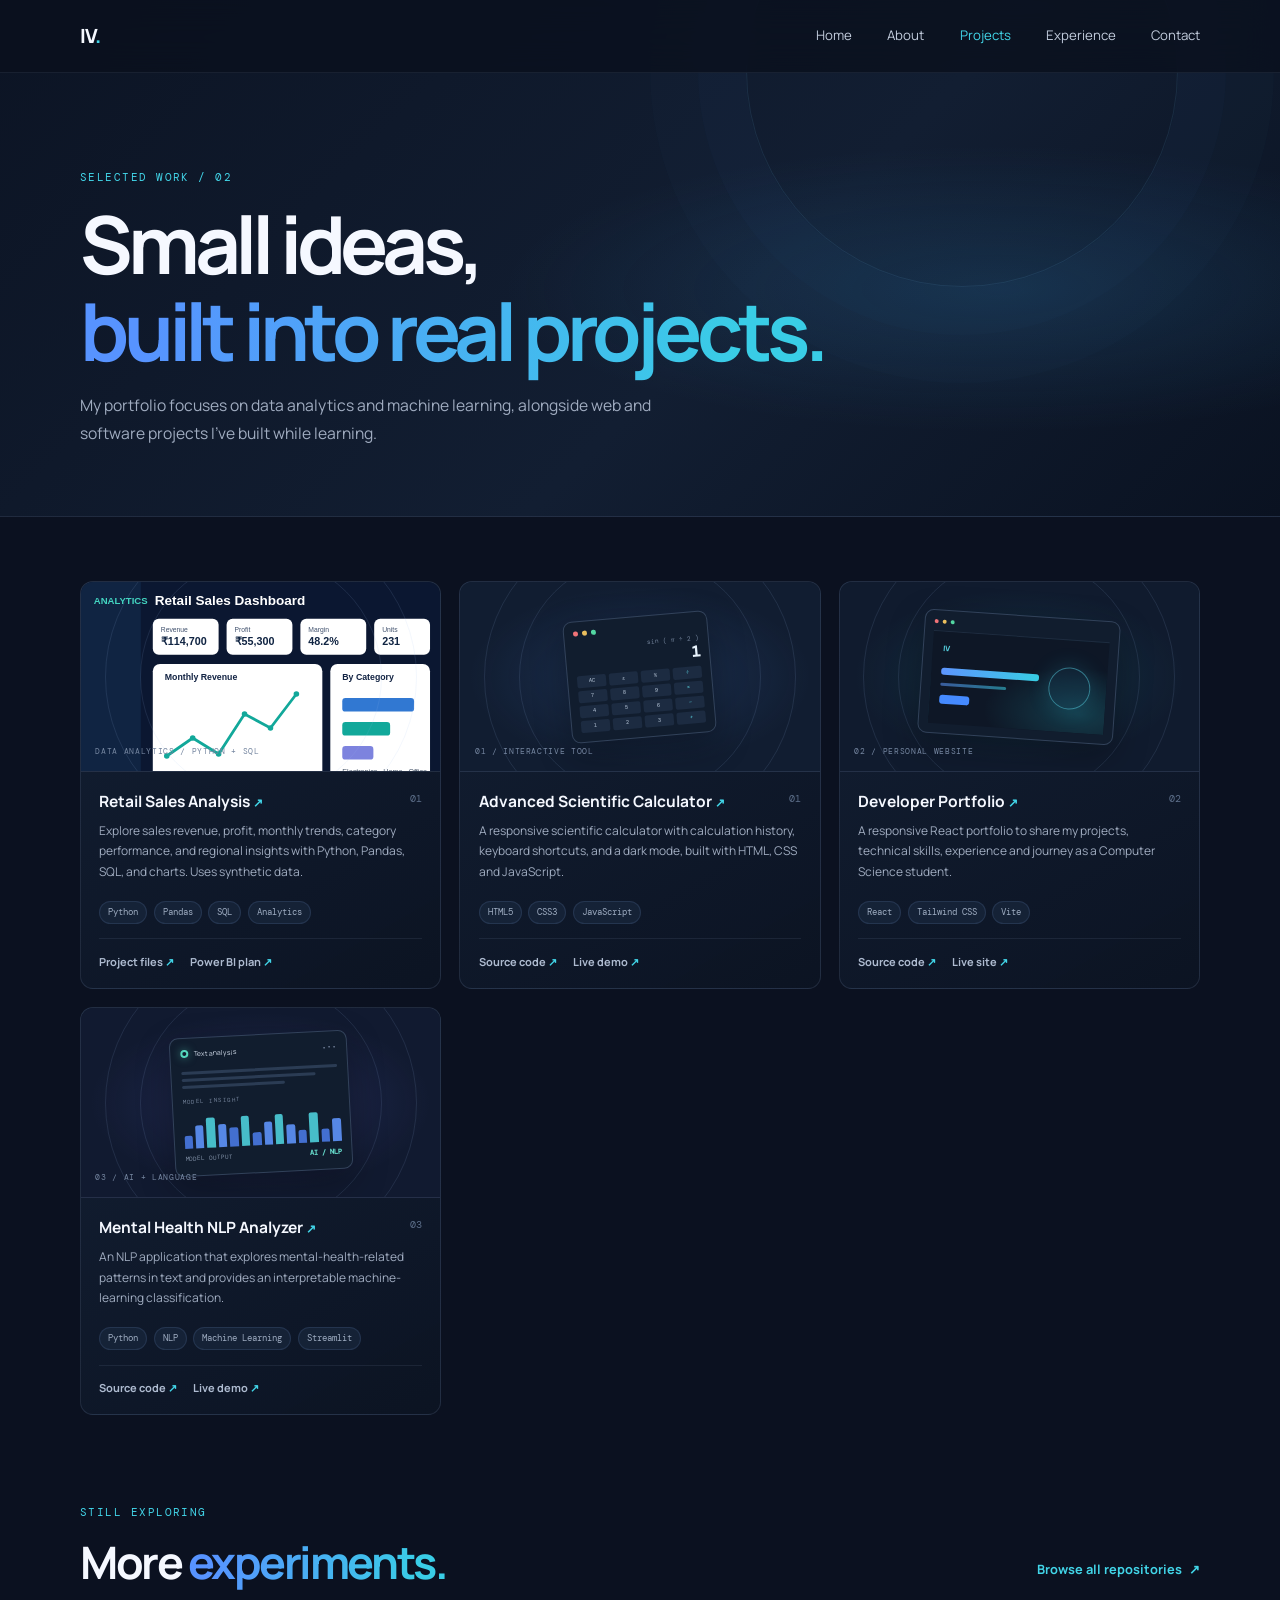
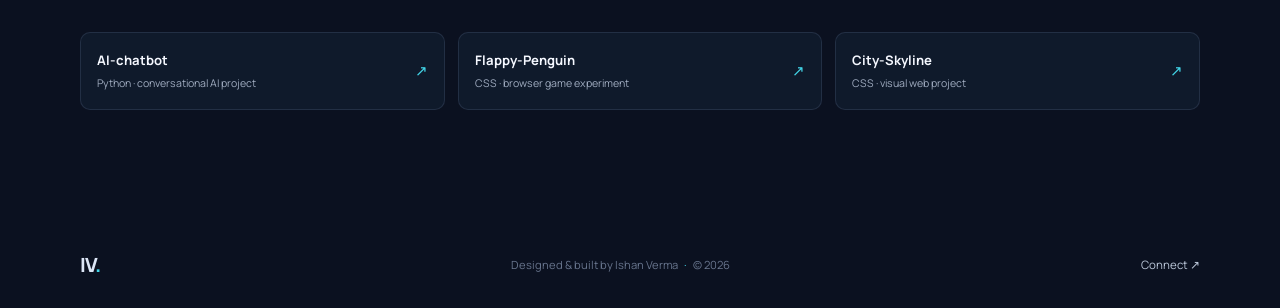
==== commit 6f33a14e: "Feature analytics project and clarify project categories" ====
--- a/projects.html
+++ b/projects.html
@@ -3,7 +3,7 @@
   <head>
     <meta charset="utf-8" />
     <meta name="viewport" content="width=device-width, initial-scale=1" />
-    <meta name="description" content="Selected software, web, and machine learning projects by Ishan Verma." />
+    <meta name="description" content="Data analytics, machine learning, web, and software projects by Ishan Verma, aspiring data analyst." />
     <meta name="theme-color" content="#0b1120" />
     <title>Projects — Ishan Verma</title>
     <link rel="stylesheet" href="styles.css" />
@@ -26,11 +26,14 @@
         <div class="page-width page-hero-inner">
           <p class="section-kicker">Selected work / 02</p>
           <h1 id="page-title">Small ideas,<br /><span>built into real projects.</span></h1>
-          <p class="page-hero-copy">A few things I’ve made while learning web development, software engineering and machine learning.</p>
+          <p class="page-hero-copy">My portfolio focuses on data analytics and machine learning, alongside web and software projects I’ve built while learning.</p>
         </div>
       </section>
       <section class="page-content page-width">
-        <div class="project-grid project-grid-detail">
+        <div class="project-grid project-grid-detail"><article class="project-tile project-card">
+            <div class="project-art"><img src="assets/project-previews/retail-sales.svg" alt="Illustrative retail sales dashboard preview" style="width:100%;height:auto;display:block" /><span class="art-label">DATA ANALYTICS / PYTHON + SQL</span></div>
+            <div class="project-info"><div class="project-title-line"><h2><a href="analytics-projects/retail-sales-analysis/README.md">Retail Sales Analysis <span aria-hidden="true">↗</span></a></h2><span class="project-number">01</span></div><p>Explore sales revenue, profit, monthly trends, category performance, and regional insights with Python, Pandas, SQL, and charts. Uses synthetic data.</p><div class="tag-list"><span>Python</span><span>Pandas</span><span>SQL</span><span>Analytics</span></div><div class="project-links"><a href="analytics-projects/retail-sales-analysis/">Project files <span aria-hidden="true">↗</span></a><a href="analytics-projects/retail-sales-analysis/power-bi/">Power BI plan <span aria-hidden="true">↗</span></a></div></div>
+          </article>
           <article class="project-tile project-card">
             <div class="project-art calculator-art" aria-hidden="true"><div class="mini-window"><div class="mini-dots"><i></i><i></i><i></i></div><div class="calc-display"><span>sin ( π ÷ 2 )</span><strong>1</strong></div><div class="calc-keys"><b>AC</b><b>±</b><b>%</b><b>÷</b><b>7</b><b>8</b><b>9</b><b>×</b><b>4</b><b>5</b><b>6</b><b>−</b><b>1</b><b>2</b><b>3</b><b>+</b></div></div><span class="art-label">01 / INTERACTIVE TOOL</span></div>
             <div class="project-info"><div class="project-title-line"><h2><a href="https://github.com/Ishan13-dev/Scientific-Calculator" target="_blank" rel="noopener noreferrer">Advanced Scientific Calculator <span aria-hidden="true">↗</span></a></h2><span class="project-number">01</span></div><p>A responsive scientific calculator with calculation history, keyboard shortcuts, and a dark mode, built with HTML, CSS and JavaScript.</p><div class="tag-list"><span>HTML5</span><span>CSS3</span><span>JavaScript</span></div><div class="project-links"><a href="https://github.com/Ishan13-dev/Scientific-Calculator" target="_blank" rel="noopener noreferrer">Source code <span aria-hidden="true">↗</span></a><a href="https://ishan13-dev.github.io/Scientific-Calculator/" target="_blank" rel="noopener noreferrer">Live demo <span aria-hidden="true">↗</span></a></div></div>
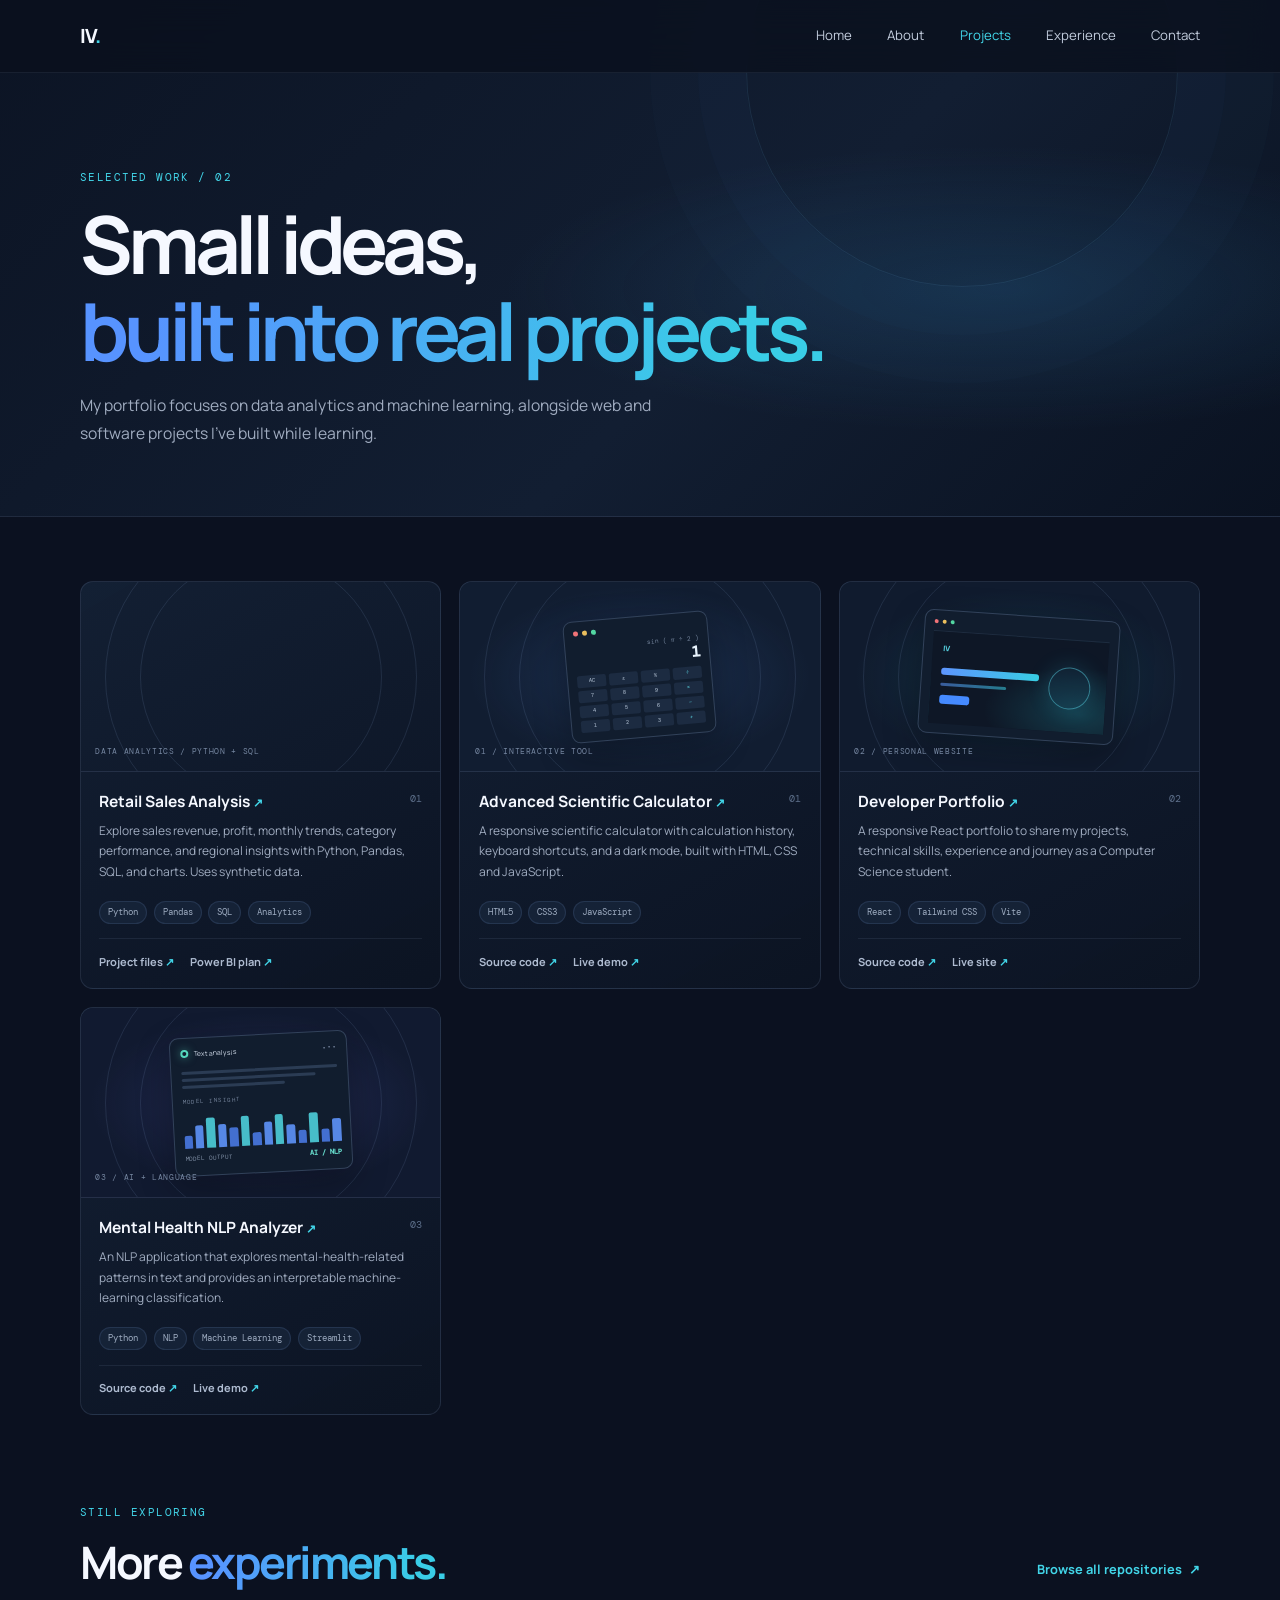
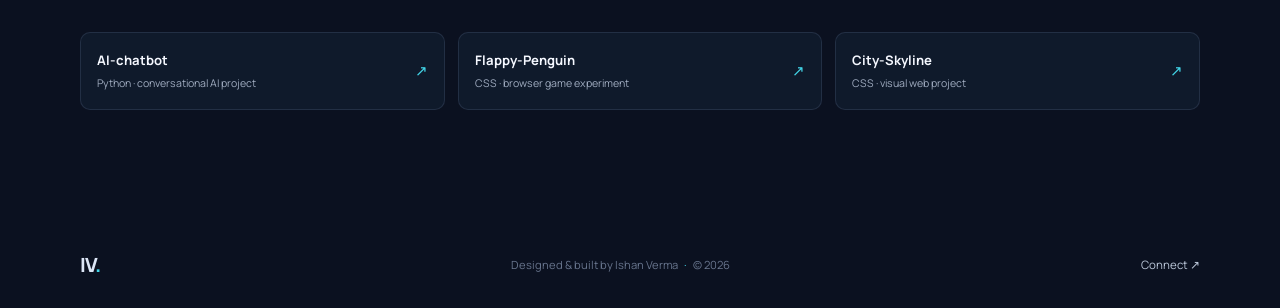
==== commit 74e4be19: "Remove illustrative retail dashboard preview from projects page" ====
--- a/projects.html
+++ b/projects.html
@@ -31,7 +31,7 @@
       </section>
       <section class="page-content page-width">
         <div class="project-grid project-grid-detail"><article class="project-tile project-card">
-            <div class="project-art"><img src="assets/project-previews/retail-sales.svg" alt="Illustrative retail sales dashboard preview" style="width:100%;height:auto;display:block" /><span class="art-label">DATA ANALYTICS / PYTHON + SQL</span></div>
+            <div class="project-art retail-art"><span class="art-label">DATA ANALYTICS / PYTHON + SQL</span></div>
             <div class="project-info"><div class="project-title-line"><h2><a href="analytics-projects/retail-sales-analysis/README.md">Retail Sales Analysis <span aria-hidden="true">↗</span></a></h2><span class="project-number">01</span></div><p>Explore sales revenue, profit, monthly trends, category performance, and regional insights with Python, Pandas, SQL, and charts. Uses synthetic data.</p><div class="tag-list"><span>Python</span><span>Pandas</span><span>SQL</span><span>Analytics</span></div><div class="project-links"><a href="analytics-projects/retail-sales-analysis/">Project files <span aria-hidden="true">↗</span></a><a href="analytics-projects/retail-sales-analysis/power-bi/">Power BI plan <span aria-hidden="true">↗</span></a></div></div>
           </article>
           <article class="project-tile project-card">
